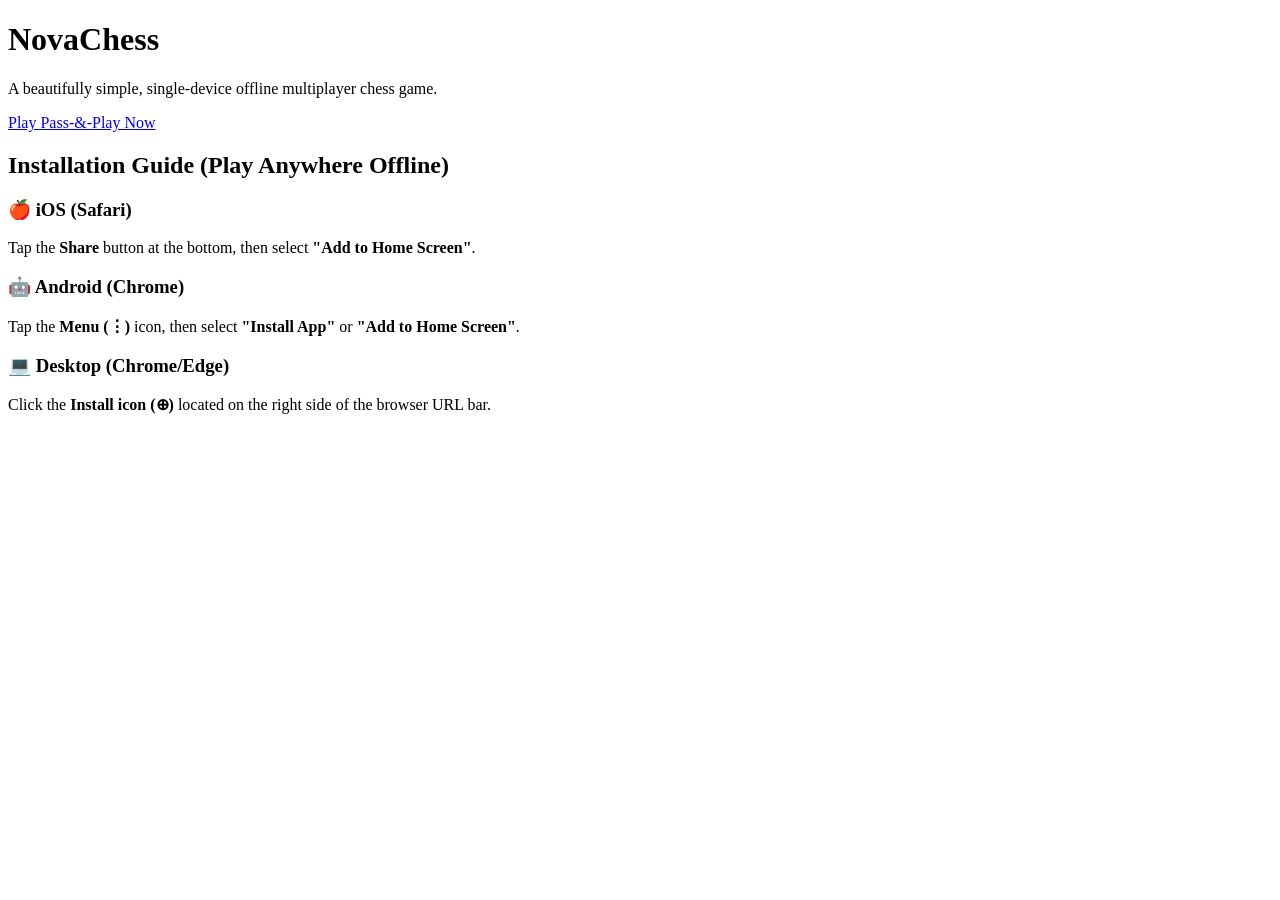
==== docs/index.html @ d0c806b9 "Create index.html" ====
<!DOCTYPE html>
<html lang="en">
<head>
  <meta charset="UTF-8">
  <meta name="viewport" content="width=device-width, initial-scale=1.0">
  <title>NovaChess | Offline PWA Chess</title>
  <link rel="stylesheet" href="style.css">
  <link rel="manifest" href="manifest.json">
</head>
<body>
  <div class="hero">
    <h1>NovaChess</h1>
    <p>A beautifully simple, single-device offline multiplayer chess game.</p>
    <a href="play.html" class="btn primary-btn">Play Pass-&-Play Now</a>
    
    <div class="install-guide">
      <h2>Installation Guide (Play Anywhere Offline)</h2>
      <div class="os-card">
        <h3>🍎 iOS (Safari)</h3>
        <p>Tap the <strong>Share</strong> button at the bottom, then select <strong>"Add to Home Screen"</strong>.</p>
      </div>
      <div class="os-card">
        <h3>🤖 Android (Chrome)</h3>
        <p>Tap the <strong>Menu (⋮)</strong> icon, then select <strong>"Install App"</strong> or <strong>"Add to Home Screen"</strong>.</p>
      </div>
      <div class="os-card">
        <h3>💻 Desktop (Chrome/Edge)</h3>
        <p>Click the <strong>Install icon (⊕)</strong> located on the right side of the browser URL bar.</p>
      </div>
    </div>
  </div>

  <script>
    if ('serviceWorker' in navigator) {
      navigator.serviceWorker.register('sw.js');
    }
  </script>
</body>
</html>
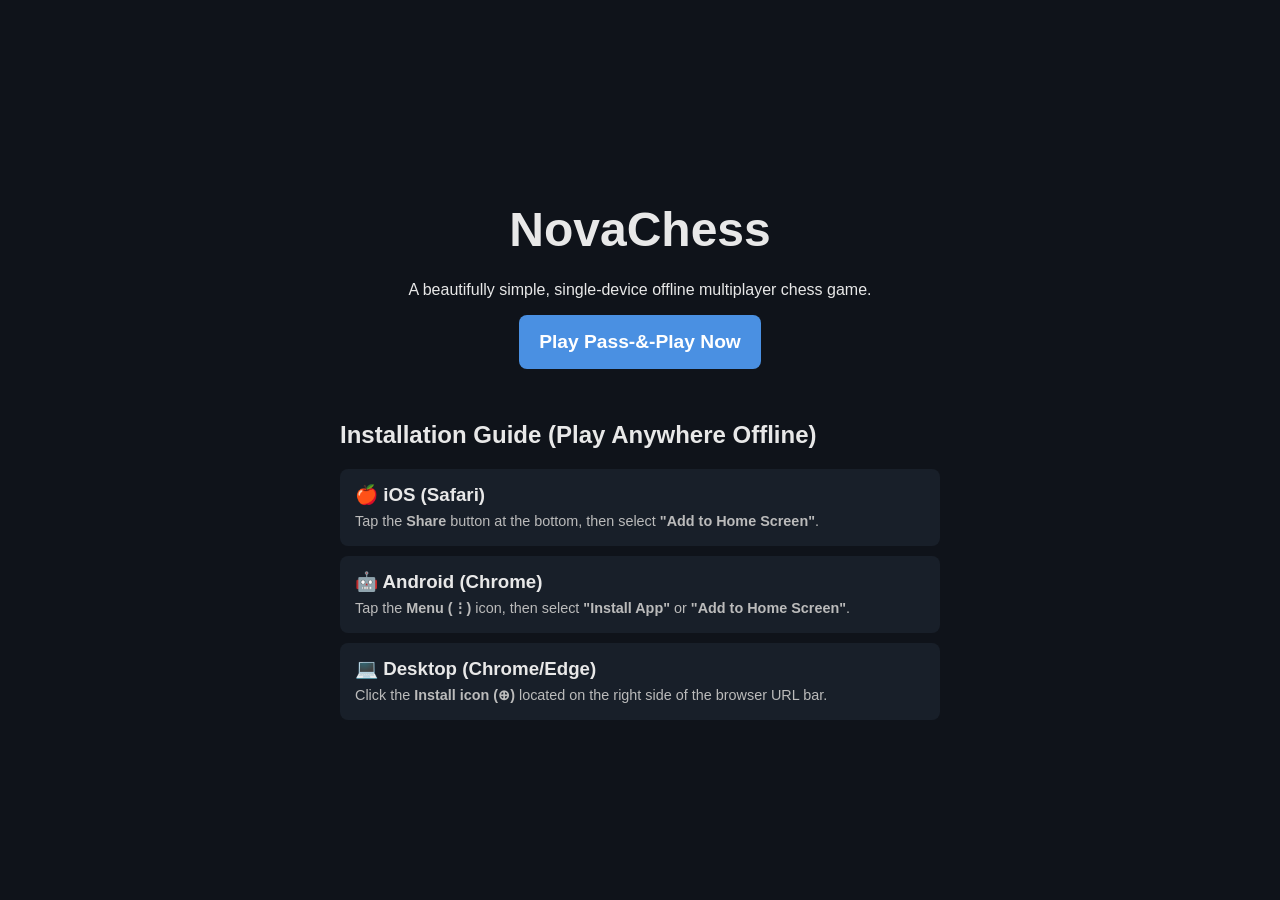
==== commit b4afc2b7: "Update index.html" ====
--- a/docs/index.html
+++ b/docs/index.html
@@ -2,7 +2,14 @@
 <html lang="en">
 <head>
   <meta charset="UTF-8">
-  <meta name="viewport" content="width=device-width, initial-scale=1.0">
+  <!-- Viewport fit=cover pushes the app into the notch area for a true fullscreen feel -->
+  <meta name="viewport" content="width=device-width, initial-scale=1.0, maximum-scale=1.0, user-scalable=no, viewport-fit=cover">
+  
+  <!-- Native Mobile App configuration -->
+  <meta name="apple-mobile-web-app-capable" content="yes">
+  <meta name="apple-mobile-web-app-status-bar-style" content="black-translucent">
+  <meta name="theme-color" content="#0f131a">
+
   <title>NovaChess | Offline PWA Chess</title>
   <link rel="stylesheet" href="style.css">
   <link rel="manifest" href="manifest.json">
--- a/docs/style.css
+++ b/docs/style.css
@@ -0,0 +1,143 @@
+:root {
+  --bg-color: #0f131a;
+  --panel-bg: #181f29;
+  --text-primary: #e8e8e8;
+  --accent: #4a90e2;
+  --dark-sq: #b58863;
+  --light-sq: #f0d9b5;
+  --selected-sq: rgba(255, 255, 51, 0.6);
+}
+
+* { 
+  box-sizing: border-box; 
+  font-family: 'Segoe UI', Tahoma, Geneva, Verdana, sans-serif; 
+  
+  /* --- MOBILE OPTIMIZATIONS: Disable Text Selection & Native Touch Actions --- */
+  -webkit-user-select: none; /* Safari */
+  -moz-user-select: none; /* Firefox */
+  -ms-user-select: none; /* IE10+/Edge */
+  user-select: none; /* Standard */
+  -webkit-touch-callout: none; /* Disable iOS long-press popup */
+  -webkit-tap-highlight-color: transparent; /* Remove blue tap flicker */
+  touch-action: manipulation; /* Prevent double-tap to zoom globally */
+}
+
+/* Allow text selection ONLY in guides/credits where users might actually want to copy */
+.install-guide p, .install-guide h3, .credits-text {
+  -webkit-user-select: text;
+  user-select: text;
+}
+
+body { 
+  margin: 0; 
+  /* Safe area padding protects content from notches/home-bars on modern phones */
+  padding: env(safe-area-inset-top) env(safe-area-inset-right) env(safe-area-inset-bottom) env(safe-area-inset-left);
+  background: var(--bg-color); 
+  color: var(--text-primary); 
+  overscroll-behavior-y: none; /* Prevent pull-to-refresh on mobile */
+}
+
+.hero { 
+  display: flex; flex-direction: column; align-items: center; justify-content: center; 
+  min-height: 100vh; text-align: center; padding: 2rem 1rem; 
+}
+.hero h1 { font-size: clamp(2rem, 8vw, 3rem); margin-bottom: 0.5rem; }
+
+.btn { 
+  border: none; 
+  padding: 16px 20px; /* Increased touch target size for mobile */
+  border-radius: 8px; 
+  cursor: pointer; 
+  font-weight: bold; 
+  font-size: 1.1rem;
+  background: #333; color: #fff; 
+  transition: all 0.2s ease; 
+  text-decoration: none; 
+  display: inline-block; 
+}
+.btn:active { filter: brightness(0.8); transform: scale(0.97); } /* Native app tap feedback */
+.primary-btn { background: var(--accent); margin-bottom: 2rem; font-size: 1.2rem; }
+
+.install-guide { max-width: 600px; text-align: left; width: 100%; }
+.os-card { background: var(--panel-bg); padding: 15px; border-radius: 8px; margin-bottom: 10px; }
+.os-card h3 { margin: 0 0 5px 0; }
+.os-card p { margin: 0; font-size: 0.9rem; color: #bbb; line-height: 1.4; }
+
+.app-container { 
+  display: flex; flex-direction: row; 
+  height: 100vh; 
+  height: 100dvh; /* Uses true visible screen height on mobile */
+  overflow: hidden; 
+}
+
+.board-area { 
+  flex: 2; display: flex; flex-direction: column; align-items: center; justify-content: center; 
+  padding: 20px; min-width: 320px; 
+}
+
+.sidebar { 
+  flex: 1; background: var(--panel-bg); display: flex; flex-direction: column; 
+  min-width: 300px; border-left: 2px solid #2c3645; 
+  overflow-y: auto; /* Allows settings to scroll independently */
+  overscroll-behavior-y: contain; 
+}
+
+.status-bar { 
+  font-size: 1.5rem; font-weight: bold; margin-bottom: 15px; 
+  padding: 10px 20px; border-radius: 8px; background: rgba(0,0,0,0.3); 
+}
+
+.chessboard { 
+  display: grid; grid-template-columns: repeat(8, 1fr); grid-template-rows: repeat(8, 1fr);
+  width: 100%; max-width: 550px; aspect-ratio: 1; 
+  border: 8px solid #2a2a2a; border-radius: 6px; box-shadow: 0 10px 30px rgba(0,0,0,0.6);
+  transition: transform 0.6s cubic-bezier(0.4, 0, 0.2, 1); 
+  touch-action: none; /* Completely locks screen scrolling when touching the board */
+}
+.chessboard.flipped { transform: rotate(180deg); }
+.chessboard.flipped .square { transform: rotate(-180deg); }
+
+.square { width: 100%; height: 100%; display: flex; justify-content: center; align-items: center; cursor: pointer; position: relative; transition: transform 0.6s cubic-bezier(0.4, 0, 0.2, 1); }
+.square.light { background-color: var(--light-sq); }
+.square.dark { background-color: var(--dark-sq); }
+.square.selected::after { content:''; position:absolute; top:0;left:0;right:0;bottom:0; background: var(--selected-sq); box-shadow: inset 0 0 10px rgba(0,0,0,0.5); }
+.square.valid-move::before { content:''; position:absolute; width: 30%; height: 30%; background: rgba(0,0,0,0.2); border-radius: 50%; }
+.square svg { width: 85%; height: 85%; z-index: 2; pointer-events: none; filter: drop-shadow(0px 3px 3px rgba(0,0,0,0.5)); }
+
+.tabs { display: flex; border-bottom: 2px solid #2c3645; flex-shrink: 0; }
+.tab-btn { flex: 1; padding: 18px 15px; background: none; border: none; color: #aaa; cursor: pointer; font-size: 1.05rem; font-weight: bold; }
+.tab-btn.active { color: #fff; border-bottom: 3px solid var(--accent); }
+.tab-content { padding: 20px; flex: 1; }
+
+.toggle-container { display: flex; align-items: center; cursor: pointer; font-size: 1.1rem; font-weight: 500; position: relative; padding: 10px 0; }
+.toggle-container input { opacity: 0; width: 0; height: 0; }
+.checkmark { width: 44px; height: 24px; background: #555; border-radius: 20px; margin-right: 12px; position: relative; transition: 0.3s; flex-shrink: 0; }
+.checkmark::after { content: ''; position: absolute; width: 20px; height: 20px; background: #fff; border-radius: 50%; top: 2px; left: 2px; transition: 0.3s; }
+.toggle-container input:checked ~ .checkmark { background: var(--accent); }
+.toggle-container input:checked ~ .checkmark::after { transform: translateX(20px); }
+.small-text { font-size: 0.85rem; color: #999; margin-top: 4px; line-height: 1.4; }
+
+.credits-text a { color: var(--accent); text-decoration: none; font-weight: bold; }
+.badge-wrapper { margin-top: 20px; }
+.badge-wrapper svg { max-width: 100%; height: auto; } /* Keeps badge constrained on tiny screens */
+hr { border: 1px solid #2c3645; margin: 20px 0; }
+
+/* --- MOBILE SPECIFIC LAYOUT CHANGES --- */
+@media (max-width: 768px) {
+  .app-container { flex-direction: column; }
+  
+  /* Locks the board nicely at the top of the phone screen */
+  .board-area { flex: none; height: auto; padding: 10px 5px; min-width: 100%; }
+  .chessboard { 
+    border-width: 4px; 
+    max-width: 100%; 
+    width: 95vw; /* Perfectly fits the screen edges */
+    height: 95vw; 
+  }
+  
+  .status-bar { font-size: 1.2rem; padding: 8px 16px; margin-bottom: 10px; }
+  
+  /* Pushes settings panel below the board and allows it to scroll natively */
+  .sidebar { flex: 1; border-left: none; border-top: 2px solid #2c3645; min-width: 100%; }
+  .tab-content { padding: 15px; }
+}
